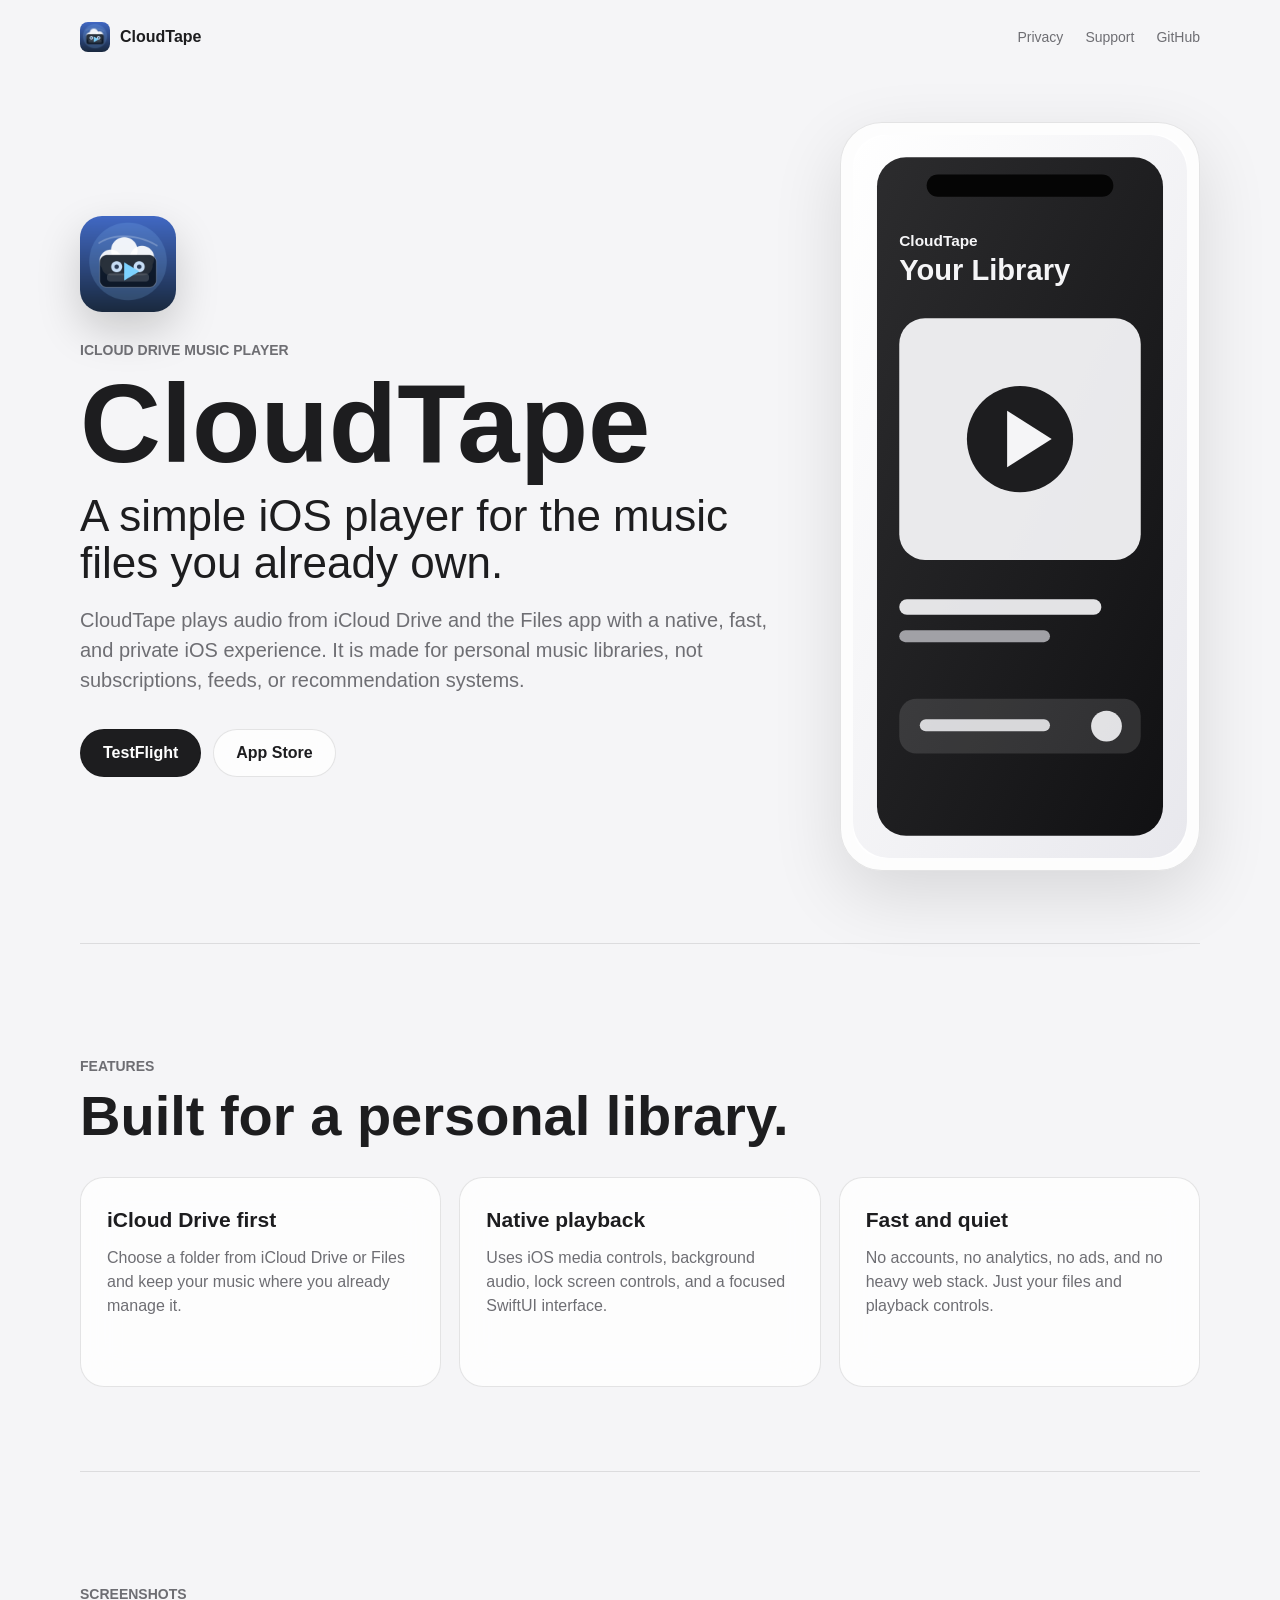
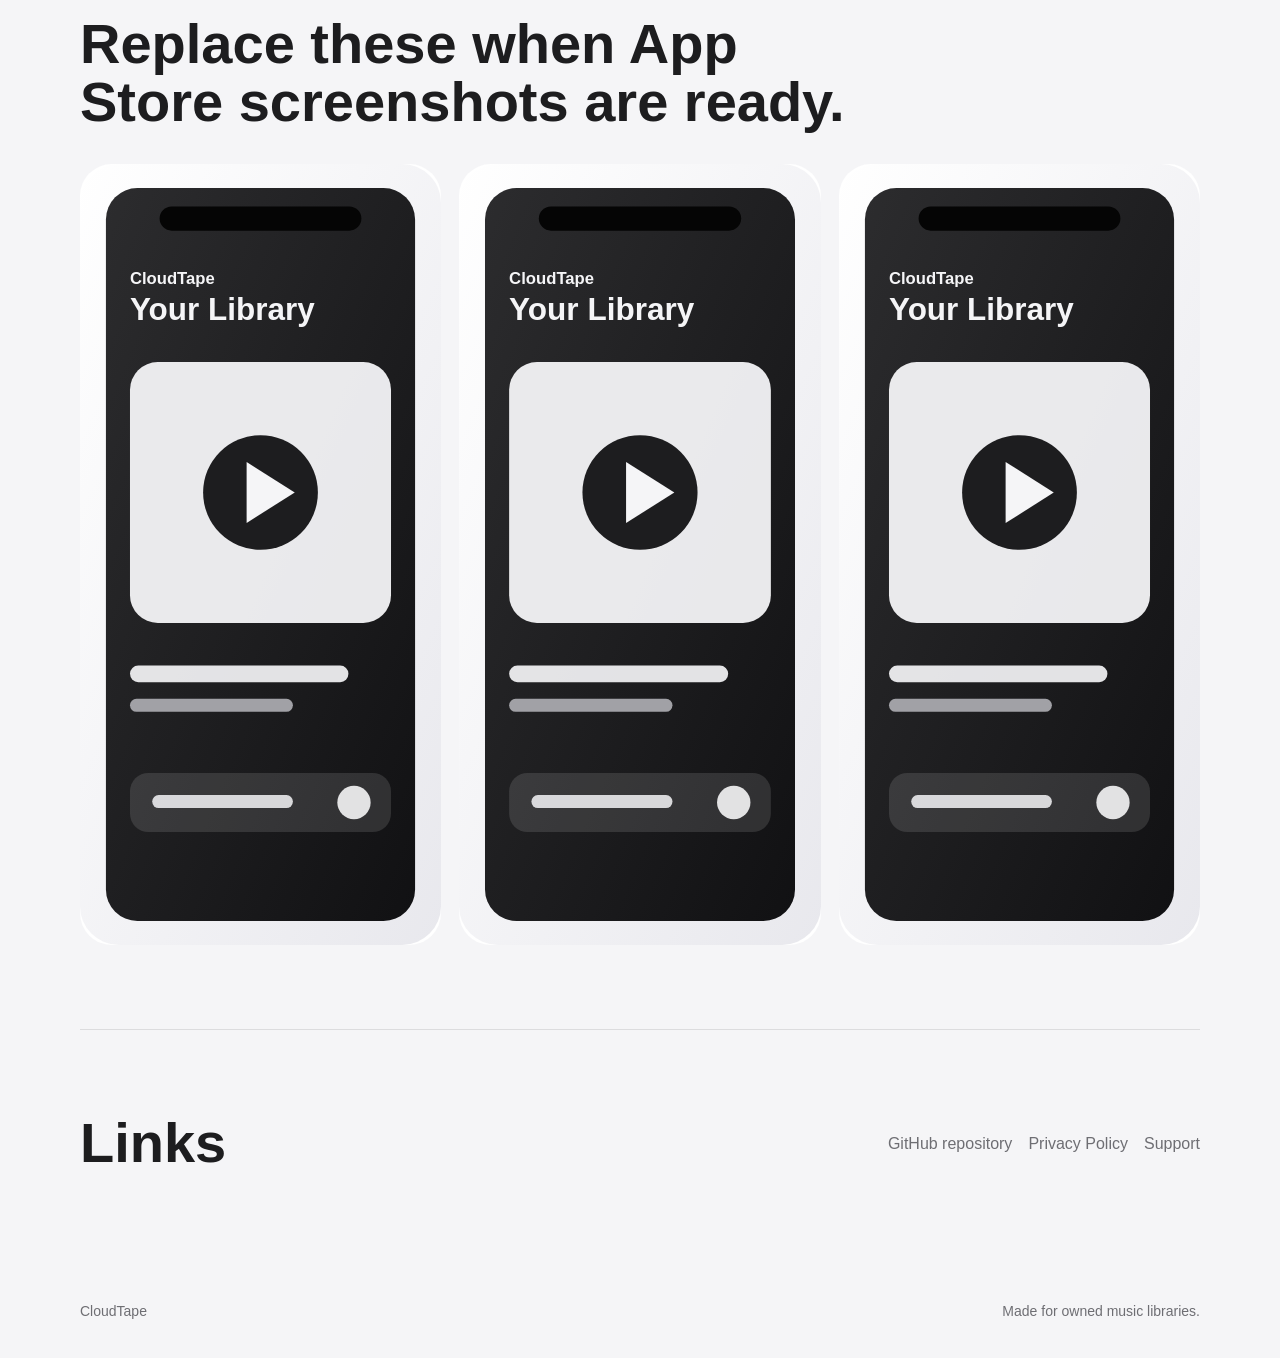
==== docs/index.html @ 58bce933 "Add GitHub Pages site" ====
<!doctype html>
<html lang="en">
<head>
  <meta charset="utf-8">
  <meta name="viewport" content="width=device-width, initial-scale=1">
  <meta name="color-scheme" content="light dark">
  <meta name="description" content="CloudTape is a lightweight iOS music player for owned audio files stored in iCloud Drive or the Files app.">
  <title>CloudTape - iCloud Drive Music Player</title>
  <link rel="icon" href="assets/app-icon.png">
  <link rel="apple-touch-icon" href="assets/app-icon.png">
  <link rel="stylesheet" href="styles.css">
</head>
<body>
  <header class="site-header">
    <a class="brand" href="index.html" aria-label="CloudTape home">
      <img class="brand-icon" src="assets/app-icon.png" alt="">
      <span>CloudTape</span>
    </a>
    <nav class="nav-links" aria-label="Primary navigation">
      <a href="privacy-policy.html">Privacy</a>
      <a href="support.html">Support</a>
      <a href="https://github.com/JunNakarai/CloudTape">GitHub</a>
    </nav>
  </header>

  <main>
    <section class="hero">
      <div class="hero-copy">
        <img class="app-icon" src="assets/app-icon.png" alt="CloudTape app icon">
        <p class="eyebrow">iCloud Drive music player</p>
        <h1>CloudTape</h1>
        <p class="tagline">A simple iOS player for the music files you already own.</p>
        <p class="intro">
          CloudTape plays audio from iCloud Drive and the Files app with a native,
          fast, and private iOS experience. It is made for personal music libraries,
          not subscriptions, feeds, or recommendation systems.
        </p>
        <div class="button-row" aria-label="Download links">
          <a class="button primary" href="#" aria-label="TestFlight link placeholder">TestFlight</a>
          <a class="button secondary" href="#" aria-label="App Store link placeholder">App Store</a>
        </div>
      </div>

      <div class="phone-preview" aria-label="CloudTape screenshot placeholder">
        <img src="assets/screenshot-placeholder.svg" alt="CloudTape player screenshot placeholder">
      </div>
    </section>

    <section class="section">
      <div class="section-heading">
        <p class="eyebrow">Features</p>
        <h2>Built for a personal library.</h2>
      </div>
      <div class="feature-grid">
        <article class="feature-card">
          <h3>iCloud Drive first</h3>
          <p>Choose a folder from iCloud Drive or Files and keep your music where you already manage it.</p>
        </article>
        <article class="feature-card">
          <h3>Native playback</h3>
          <p>Uses iOS media controls, background audio, lock screen controls, and a focused SwiftUI interface.</p>
        </article>
        <article class="feature-card">
          <h3>Fast and quiet</h3>
          <p>No accounts, no analytics, no ads, and no heavy web stack. Just your files and playback controls.</p>
        </article>
      </div>
    </section>

    <section class="section screenshots">
      <div class="section-heading">
        <p class="eyebrow">Screenshots</p>
        <h2>Replace these when App Store screenshots are ready.</h2>
      </div>
      <div class="screenshot-grid">
        <img src="assets/screenshot-placeholder.svg" alt="Library screenshot placeholder">
        <img src="assets/screenshot-placeholder.svg" alt="Player screenshot placeholder">
        <img src="assets/screenshot-placeholder.svg" alt="Now Playing screenshot placeholder">
      </div>
    </section>

    <section class="section links-panel">
      <h2>Links</h2>
      <div class="link-list">
        <a href="https://github.com/JunNakarai/CloudTape">GitHub repository</a>
        <a href="privacy-policy.html">Privacy Policy</a>
        <a href="support.html">Support</a>
      </div>
    </section>
  </main>

  <footer class="site-footer">
    <span>CloudTape</span>
    <span>Made for owned music libraries.</span>
  </footer>
</body>
</html>
---- docs/styles.css ----
:root {
  --bg: #f5f5f7;
  --panel: rgba(255, 255, 255, 0.78);
  --panel-solid: #ffffff;
  --text: #1d1d1f;
  --muted: #6e6e73;
  --line: rgba(0, 0, 0, 0.1);
  --button: #1d1d1f;
  --button-text: #ffffff;
  --shadow: 0 24px 70px rgba(0, 0, 0, 0.12);
}

@media (prefers-color-scheme: dark) {
  :root {
    --bg: #050505;
    --panel: rgba(28, 28, 30, 0.72);
    --panel-solid: #1c1c1e;
    --text: #f5f5f7;
    --muted: #a1a1a6;
    --line: rgba(255, 255, 255, 0.16);
    --button: #f5f5f7;
    --button-text: #050505;
    --shadow: 0 24px 70px rgba(0, 0, 0, 0.55);
  }
}

* {
  box-sizing: border-box;
}

html {
  font-family: -apple-system, BlinkMacSystemFont, "SF Pro Display", "Segoe UI", sans-serif;
  background: var(--bg);
  color: var(--text);
}

body {
  margin: 0;
  min-height: 100vh;
  line-height: 1.5;
}

a {
  color: inherit;
  text-decoration: none;
}

a:hover {
  color: var(--muted);
}

img {
  display: block;
  max-width: 100%;
}

.site-header,
.site-footer {
  width: min(1120px, calc(100% - 32px));
  margin: 0 auto;
  display: flex;
  align-items: center;
  justify-content: space-between;
  gap: 20px;
}

.site-header {
  padding: 22px 0;
}

.site-footer {
  padding: 44px 0 36px;
  color: var(--muted);
  font-size: 14px;
}

.brand,
.nav-links,
.link-list {
  display: flex;
  align-items: center;
}

.brand {
  gap: 10px;
  font-weight: 650;
}

.brand-icon {
  width: 30px;
  height: 30px;
  border-radius: 8px;
}

.nav-links {
  gap: 22px;
  color: var(--muted);
  font-size: 14px;
}

.nav-links [aria-current="page"] {
  color: var(--text);
}

main {
  width: min(1120px, calc(100% - 32px));
  margin: 0 auto;
}

.hero {
  min-height: 78vh;
  display: grid;
  grid-template-columns: minmax(0, 1fr) 360px;
  align-items: center;
  gap: 72px;
  padding: 48px 0 72px;
}

.hero-copy {
  min-width: 0;
}

.app-icon {
  width: 96px;
  height: 96px;
  border-radius: 22px;
  box-shadow: 0 18px 44px rgba(0, 0, 0, 0.18);
}

.eyebrow {
  margin: 28px 0 10px;
  color: var(--muted);
  font-size: 14px;
  font-weight: 650;
  letter-spacing: 0;
  text-transform: uppercase;
}

h1,
h2,
h3,
p {
  margin-top: 0;
}

h1 {
  margin-bottom: 14px;
  font-size: clamp(56px, 10vw, 112px);
  line-height: 0.95;
  letter-spacing: 0;
}

h2 {
  margin-bottom: 14px;
  font-size: clamp(32px, 5vw, 56px);
  line-height: 1.04;
  letter-spacing: 0;
}

h3 {
  margin-bottom: 10px;
  font-size: 21px;
  letter-spacing: 0;
}

.tagline {
  max-width: 760px;
  margin-bottom: 18px;
  font-size: clamp(26px, 4vw, 44px);
  line-height: 1.08;
  letter-spacing: 0;
}

.intro,
.page > p {
  max-width: 760px;
  color: var(--muted);
  font-size: 20px;
}

.button-row {
  display: flex;
  flex-wrap: wrap;
  gap: 12px;
  margin-top: 34px;
}

.button {
  min-height: 48px;
  border: 1px solid var(--line);
  border-radius: 999px;
  display: inline-flex;
  align-items: center;
  justify-content: center;
  padding: 0 22px;
  font-size: 16px;
  font-weight: 650;
}

.button.primary {
  background: var(--button);
  color: var(--button-text);
}

.button.secondary {
  background: var(--panel);
  backdrop-filter: blur(20px);
}

.phone-preview {
  width: min(100%, 360px);
  min-width: 0;
  border: 1px solid var(--line);
  border-radius: 42px;
  padding: 12px;
  background: var(--panel);
  box-shadow: var(--shadow);
  backdrop-filter: blur(24px);
}

.phone-preview img,
.screenshot-grid img {
  width: 100%;
  border-radius: 32px;
  background: var(--panel-solid);
}

.section {
  padding: 84px 0;
  border-top: 1px solid var(--line);
}

.section-heading {
  max-width: 780px;
  margin-bottom: 32px;
}

.feature-grid,
.screenshot-grid {
  display: grid;
  grid-template-columns: repeat(3, minmax(0, 1fr));
  gap: 18px;
}

.feature-card {
  min-height: 210px;
  border: 1px solid var(--line);
  border-radius: 24px;
  padding: 26px;
  background: var(--panel);
  backdrop-filter: blur(20px);
}

.feature-card p,
.page p,
.plain-list {
  color: var(--muted);
}

.links-panel {
  display: flex;
  align-items: center;
  justify-content: space-between;
  gap: 24px;
}

.links-panel h2 {
  margin: 0;
}

.link-list {
  flex-wrap: wrap;
  gap: 16px;
  color: var(--muted);
}

.page {
  max-width: 820px;
  padding: 76px 0 64px;
}

.page h1 {
  font-size: clamp(48px, 8vw, 84px);
}

.page section {
  padding: 34px 0;
  border-top: 1px solid var(--line);
}

.page a {
  text-decoration: underline;
  text-underline-offset: 3px;
}

.updated {
  margin-bottom: 52px;
  color: var(--muted);
}

.plain-list {
  padding-left: 22px;
}

.plain-list li + li {
  margin-top: 10px;
}

@media (max-width: 820px) {
  .site-header {
    align-items: flex-start;
    flex-direction: column;
  }

  .hero {
    min-height: auto;
    grid-template-columns: 1fr;
    gap: 42px;
    padding-top: 28px;
  }

  .phone-preview {
    margin: 0 auto;
  }

  .feature-grid,
  .screenshot-grid {
    grid-template-columns: 1fr;
  }

  .links-panel {
    align-items: flex-start;
    flex-direction: column;
  }
}

@media (max-width: 520px) {
  .site-header,
  .site-footer,
  main {
    width: min(100% - 24px, 1120px);
  }

  .nav-links {
    width: 100%;
    justify-content: space-between;
    gap: 12px;
  }

  .app-icon {
    width: 82px;
    height: 82px;
    border-radius: 19px;
  }

  .button-row,
  .button {
    width: 100%;
  }

  .section {
    padding: 64px 0;
  }

  .site-footer {
    align-items: flex-start;
    flex-direction: column;
  }
}
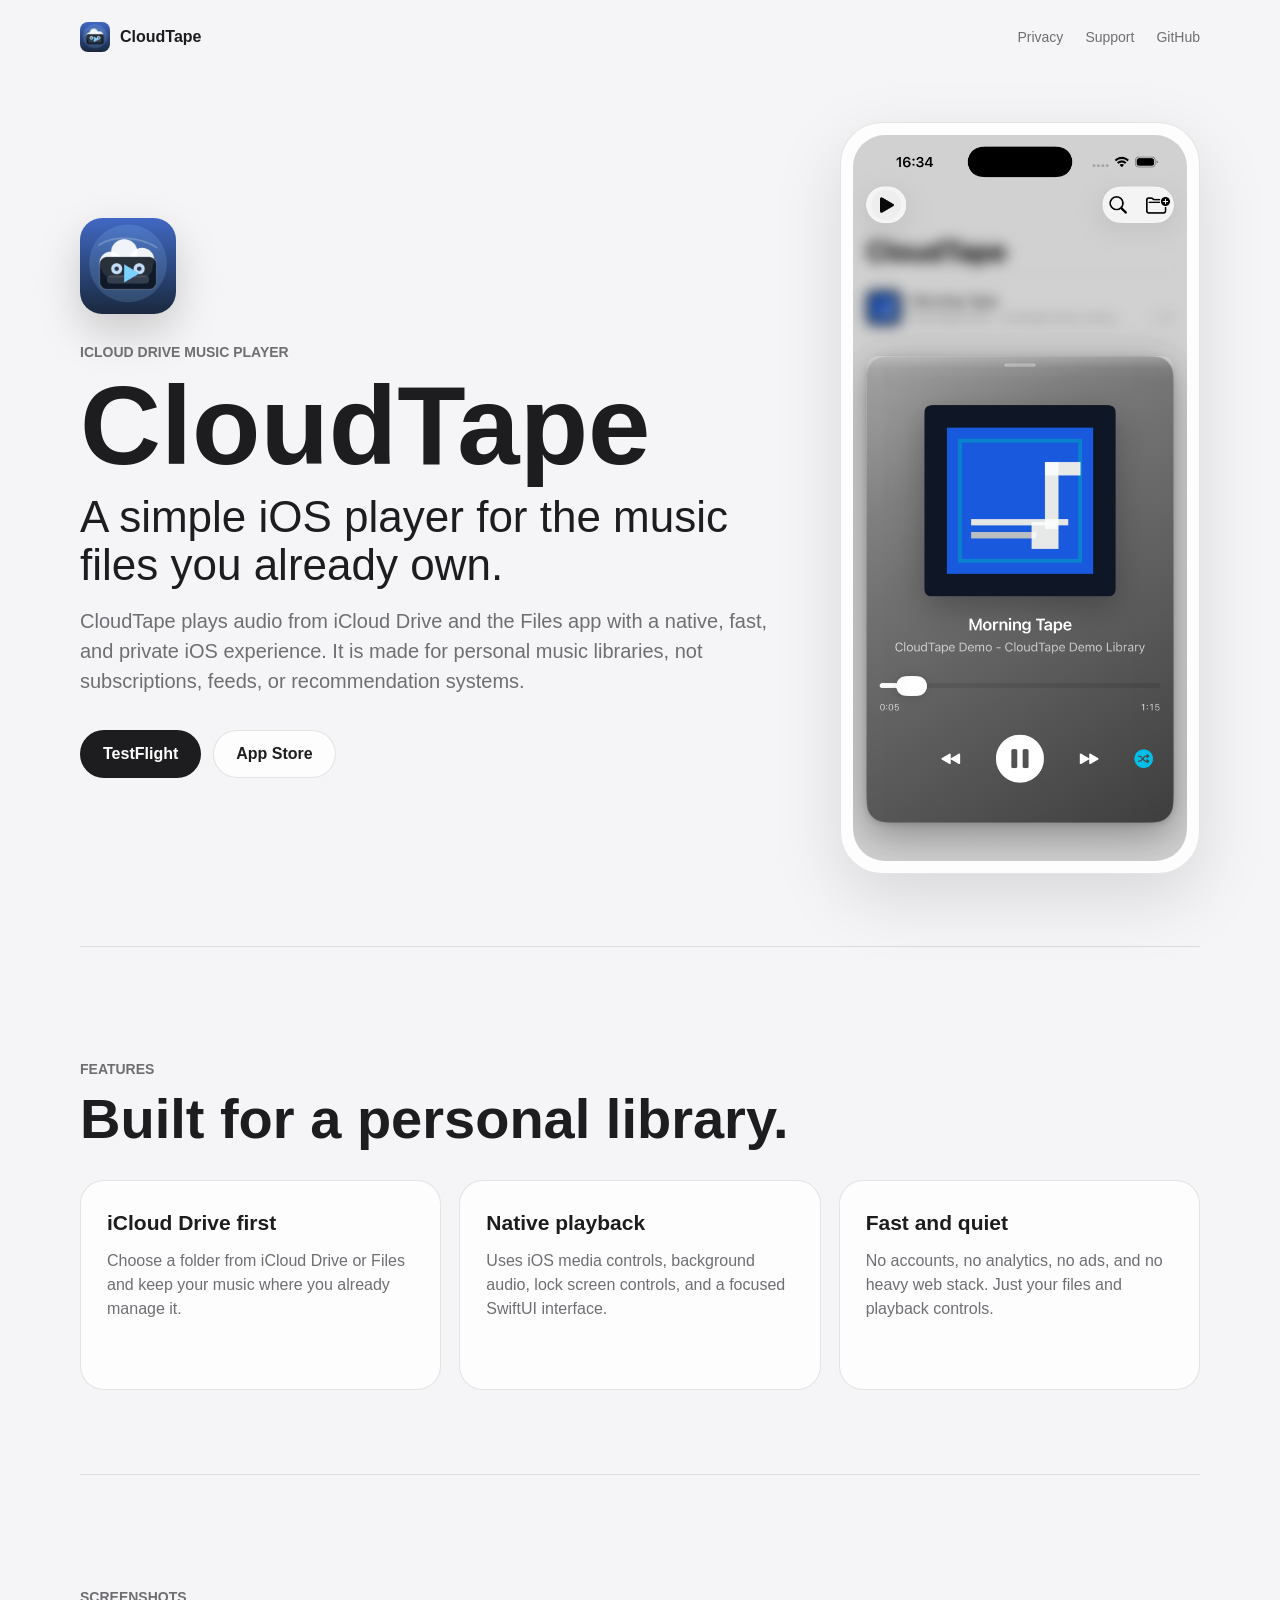
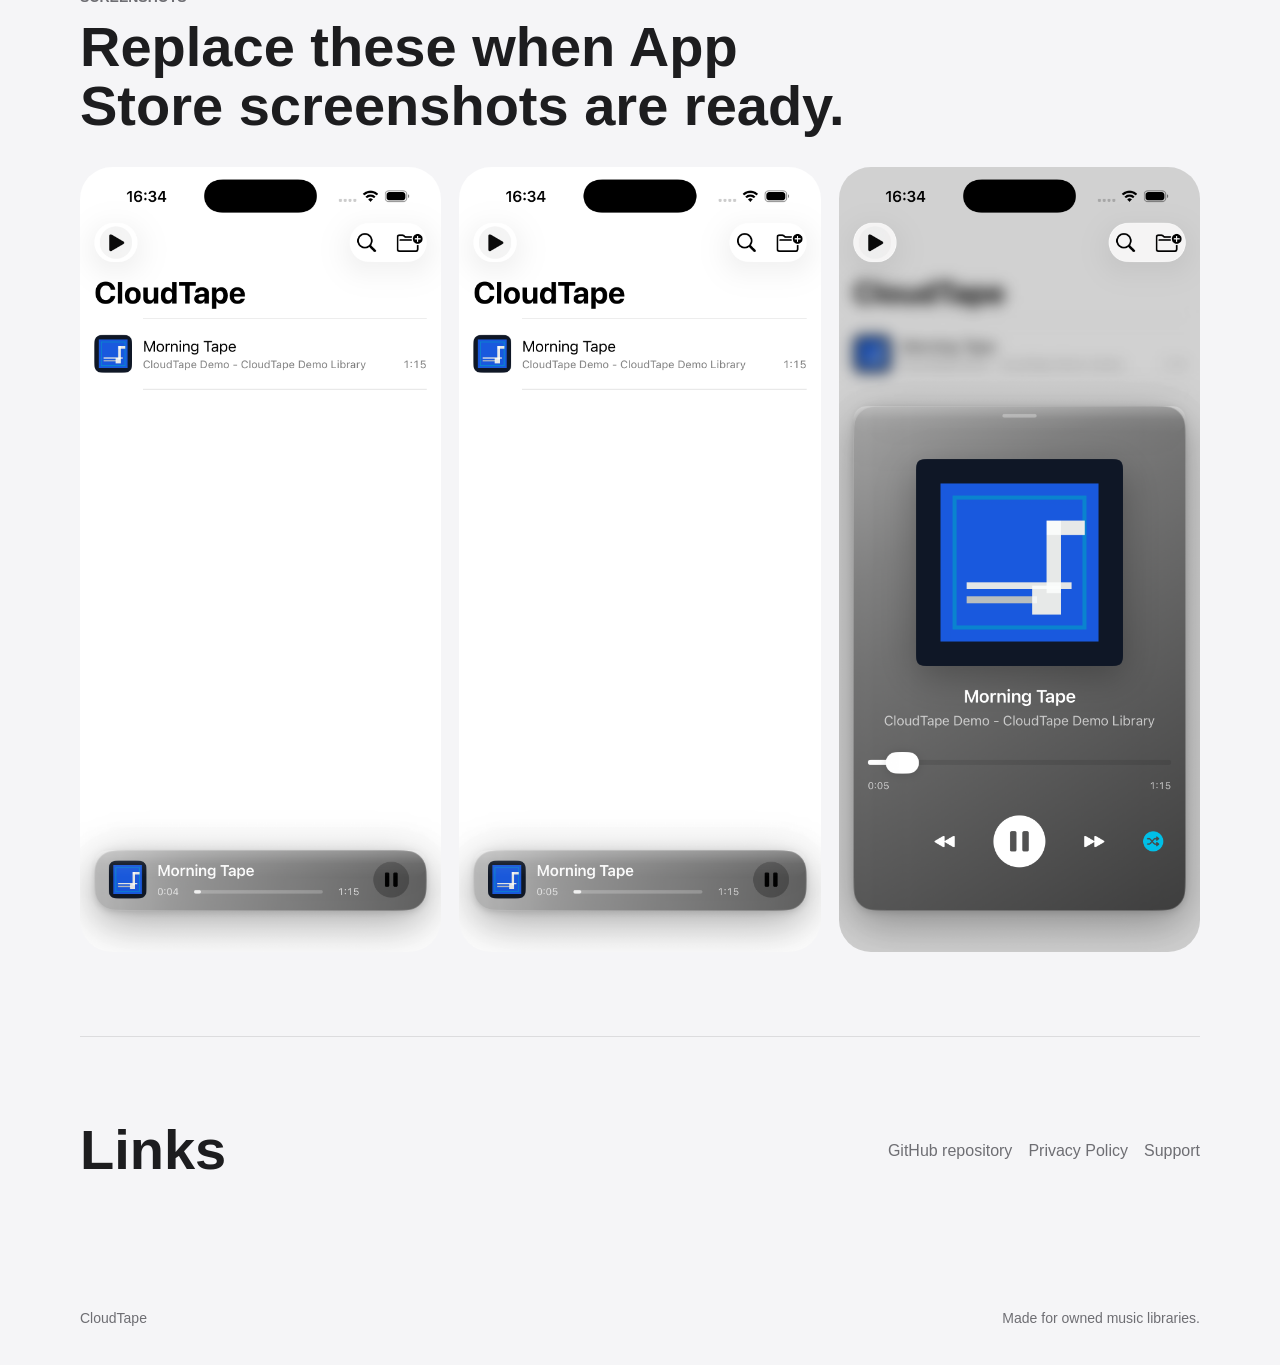
==== commit 41c3c5c9: "Add demo screenshots for GitHub Pages" ====
--- a/docs/index.html
+++ b/docs/index.html
@@ -8,7 +8,7 @@
   <title>CloudTape - iCloud Drive Music Player</title>
   <link rel="icon" href="assets/app-icon.png">
   <link rel="apple-touch-icon" href="assets/app-icon.png">
-  <link rel="stylesheet" href="styles.css">
+  <link rel="stylesheet" href="styles.css?v=20260520">
 </head>
 <body>
   <header class="site-header">
@@ -41,8 +41,8 @@
         </div>
       </div>
 
-      <div class="phone-preview" aria-label="CloudTape screenshot placeholder">
-        <img src="assets/screenshot-placeholder.svg" alt="CloudTape player screenshot placeholder">
+      <div class="phone-preview" aria-label="CloudTape screenshot">
+        <img src="assets/screenshots/cloudtape-now-playing.png" alt="CloudTape now playing screen">
       </div>
     </section>
 
@@ -73,9 +73,9 @@
         <h2>Replace these when App Store screenshots are ready.</h2>
       </div>
       <div class="screenshot-grid">
-        <img src="assets/screenshot-placeholder.svg" alt="Library screenshot placeholder">
-        <img src="assets/screenshot-placeholder.svg" alt="Player screenshot placeholder">
-        <img src="assets/screenshot-placeholder.svg" alt="Now Playing screenshot placeholder">
+        <img src="assets/screenshots/cloudtape-home.png" alt="CloudTape library with mini player">
+        <img src="assets/screenshots/cloudtape-library.png" alt="CloudTape library screen">
+        <img src="assets/screenshots/cloudtape-now-playing.png" alt="CloudTape now playing screen">
       </div>
     </section>
 
--- a/docs/styles.css
+++ b/docs/styles.css
@@ -38,6 +38,7 @@
   margin: 0;
   min-height: 100vh;
   line-height: 1.5;
+  overflow-x: hidden;
 }
 
 a {
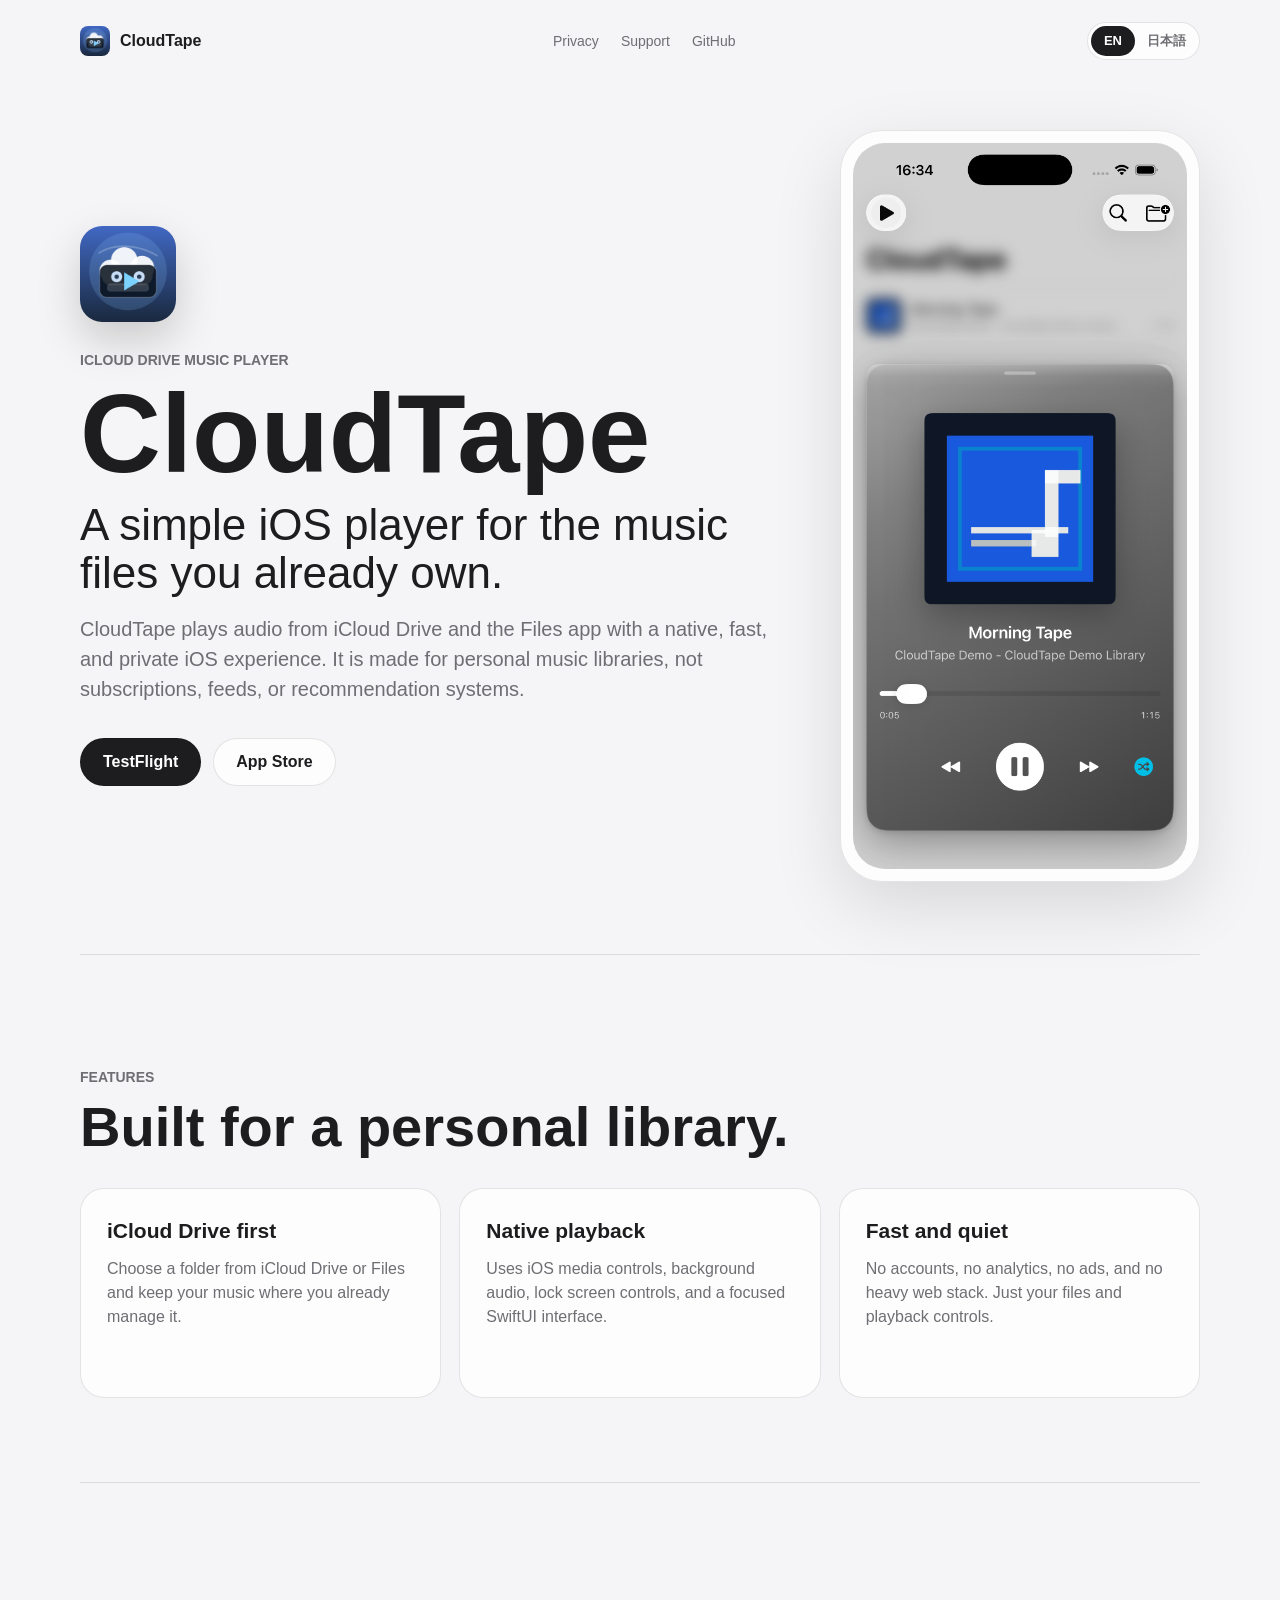
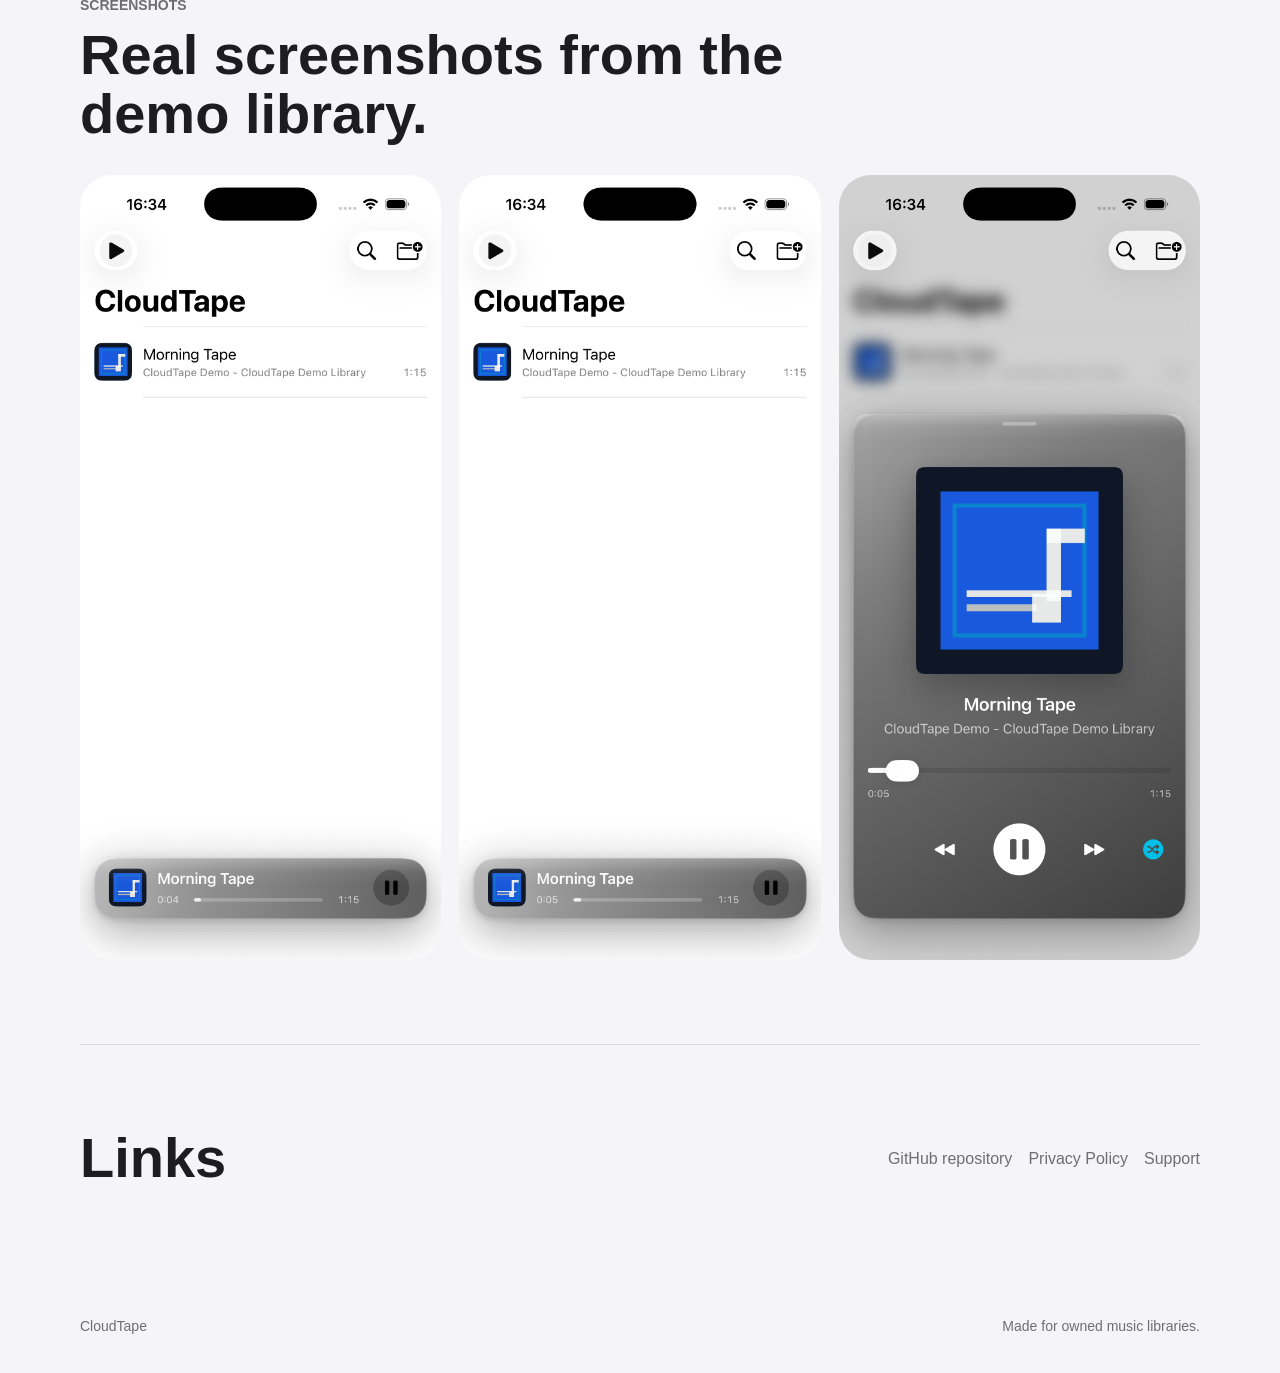
==== commit 6f346bb5: "Add bilingual support to GitHub Pages site" ====
--- a/docs/index.html
+++ b/docs/index.html
@@ -8,7 +8,7 @@
   <title>CloudTape - iCloud Drive Music Player</title>
   <link rel="icon" href="assets/app-icon.png">
   <link rel="apple-touch-icon" href="assets/app-icon.png">
-  <link rel="stylesheet" href="styles.css?v=20260520">
+  <link rel="stylesheet" href="styles.css?v=20260520-lang">
 </head>
 <body>
   <header class="site-header">
@@ -17,20 +17,24 @@
       <span>CloudTape</span>
     </a>
     <nav class="nav-links" aria-label="Primary navigation">
-      <a href="privacy-policy.html">Privacy</a>
-      <a href="support.html">Support</a>
+      <a href="privacy-policy.html" data-i18n="nav.privacy">Privacy</a>
+      <a href="support.html" data-i18n="nav.support">Support</a>
       <a href="https://github.com/JunNakarai/CloudTape">GitHub</a>
     </nav>
+    <div class="language-switch" aria-label="Language">
+      <button type="button" data-language-option="en">EN</button>
+      <button type="button" data-language-option="ja">日本語</button>
+    </div>
   </header>
 
   <main>
     <section class="hero">
       <div class="hero-copy">
         <img class="app-icon" src="assets/app-icon.png" alt="CloudTape app icon">
-        <p class="eyebrow">iCloud Drive music player</p>
+        <p class="eyebrow" data-i18n="home.eyebrow">iCloud Drive music player</p>
         <h1>CloudTape</h1>
-        <p class="tagline">A simple iOS player for the music files you already own.</p>
-        <p class="intro">
+        <p class="tagline" data-i18n="home.tagline">A simple iOS player for the music files you already own.</p>
+        <p class="intro" data-i18n="home.intro">
           CloudTape plays audio from iCloud Drive and the Files app with a native,
           fast, and private iOS experience. It is made for personal music libraries,
           not subscriptions, feeds, or recommendation systems.
@@ -48,29 +52,29 @@
 
     <section class="section">
       <div class="section-heading">
-        <p class="eyebrow">Features</p>
-        <h2>Built for a personal library.</h2>
+        <p class="eyebrow" data-i18n="home.featuresEyebrow">Features</p>
+        <h2 data-i18n="home.featuresTitle">Built for a personal library.</h2>
       </div>
       <div class="feature-grid">
         <article class="feature-card">
-          <h3>iCloud Drive first</h3>
-          <p>Choose a folder from iCloud Drive or Files and keep your music where you already manage it.</p>
+          <h3 data-i18n="home.feature1Title">iCloud Drive first</h3>
+          <p data-i18n="home.feature1Body">Choose a folder from iCloud Drive or Files and keep your music where you already manage it.</p>
         </article>
         <article class="feature-card">
-          <h3>Native playback</h3>
-          <p>Uses iOS media controls, background audio, lock screen controls, and a focused SwiftUI interface.</p>
+          <h3 data-i18n="home.feature2Title">Native playback</h3>
+          <p data-i18n="home.feature2Body">Uses iOS media controls, background audio, lock screen controls, and a focused SwiftUI interface.</p>
         </article>
         <article class="feature-card">
-          <h3>Fast and quiet</h3>
-          <p>No accounts, no analytics, no ads, and no heavy web stack. Just your files and playback controls.</p>
+          <h3 data-i18n="home.feature3Title">Fast and quiet</h3>
+          <p data-i18n="home.feature3Body">No accounts, no analytics, no ads, and no heavy web stack. Just your files and playback controls.</p>
         </article>
       </div>
     </section>
 
     <section class="section screenshots">
       <div class="section-heading">
-        <p class="eyebrow">Screenshots</p>
-        <h2>Replace these when App Store screenshots are ready.</h2>
+        <p class="eyebrow" data-i18n="home.screenshotsEyebrow">Screenshots</p>
+        <h2 data-i18n="home.screenshotsTitle">Real screenshots from the demo library.</h2>
       </div>
       <div class="screenshot-grid">
         <img src="assets/screenshots/cloudtape-home.png" alt="CloudTape library with mini player">
@@ -80,18 +84,19 @@
     </section>
 
     <section class="section links-panel">
-      <h2>Links</h2>
+      <h2 data-i18n="home.linksTitle">Links</h2>
       <div class="link-list">
-        <a href="https://github.com/JunNakarai/CloudTape">GitHub repository</a>
-        <a href="privacy-policy.html">Privacy Policy</a>
-        <a href="support.html">Support</a>
+        <a href="https://github.com/JunNakarai/CloudTape" data-i18n="home.githubLink">GitHub repository</a>
+        <a href="privacy-policy.html" data-i18n="nav.privacyPolicy">Privacy Policy</a>
+        <a href="support.html" data-i18n="nav.support">Support</a>
       </div>
     </section>
   </main>
 
   <footer class="site-footer">
     <span>CloudTape</span>
-    <span>Made for owned music libraries.</span>
+    <span data-i18n="footer.tagline">Made for owned music libraries.</span>
   </footer>
+  <script src="i18n.js?v=20260520-lang"></script>
 </body>
 </html>
--- a/docs/styles.css
+++ b/docs/styles.css
@@ -77,7 +77,8 @@
 
 .brand,
 .nav-links,
-.link-list {
+.link-list,
+.language-switch {
   display: flex;
   align-items: center;
 }
@@ -101,6 +102,34 @@
 
 .nav-links [aria-current="page"] {
   color: var(--text);
+}
+
+.language-switch {
+  gap: 2px;
+  border: 1px solid var(--line);
+  border-radius: 999px;
+  padding: 3px;
+  background: var(--panel);
+  backdrop-filter: blur(20px);
+}
+
+.language-switch button {
+  min-width: 44px;
+  min-height: 30px;
+  border: 0;
+  border-radius: 999px;
+  padding: 0 10px;
+  background: transparent;
+  color: var(--muted);
+  font: inherit;
+  font-size: 13px;
+  font-weight: 650;
+  cursor: pointer;
+}
+
+.language-switch button[aria-pressed="true"] {
+  background: var(--button);
+  color: var(--button-text);
 }
 
 main {
@@ -344,8 +373,18 @@
 
   .nav-links {
     width: 100%;
+    justify-content: flex-start;
+    flex-wrap: wrap;
+    gap: 12px;
+  }
+
+  .language-switch {
+    width: 100%;
     justify-content: space-between;
-    gap: 12px;
+  }
+
+  .language-switch button {
+    flex: 1;
   }
 
   .app-icon {
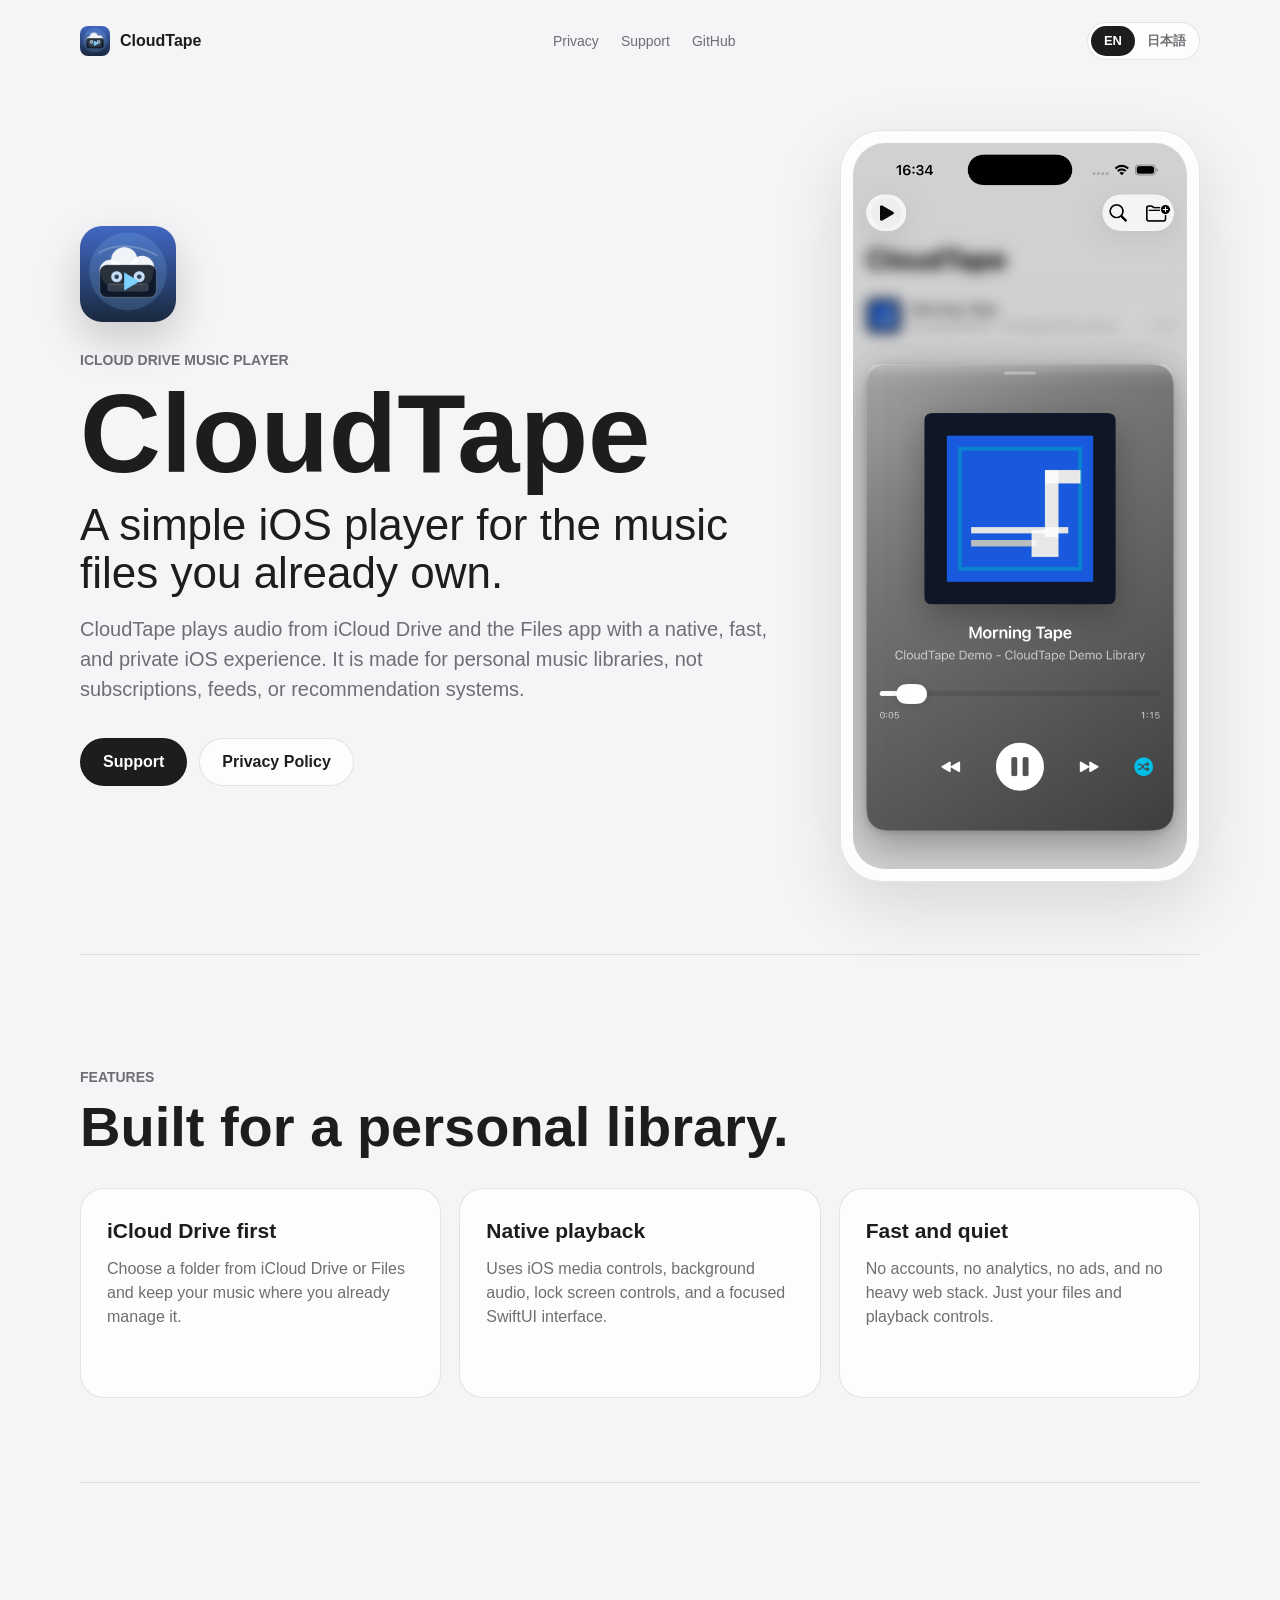
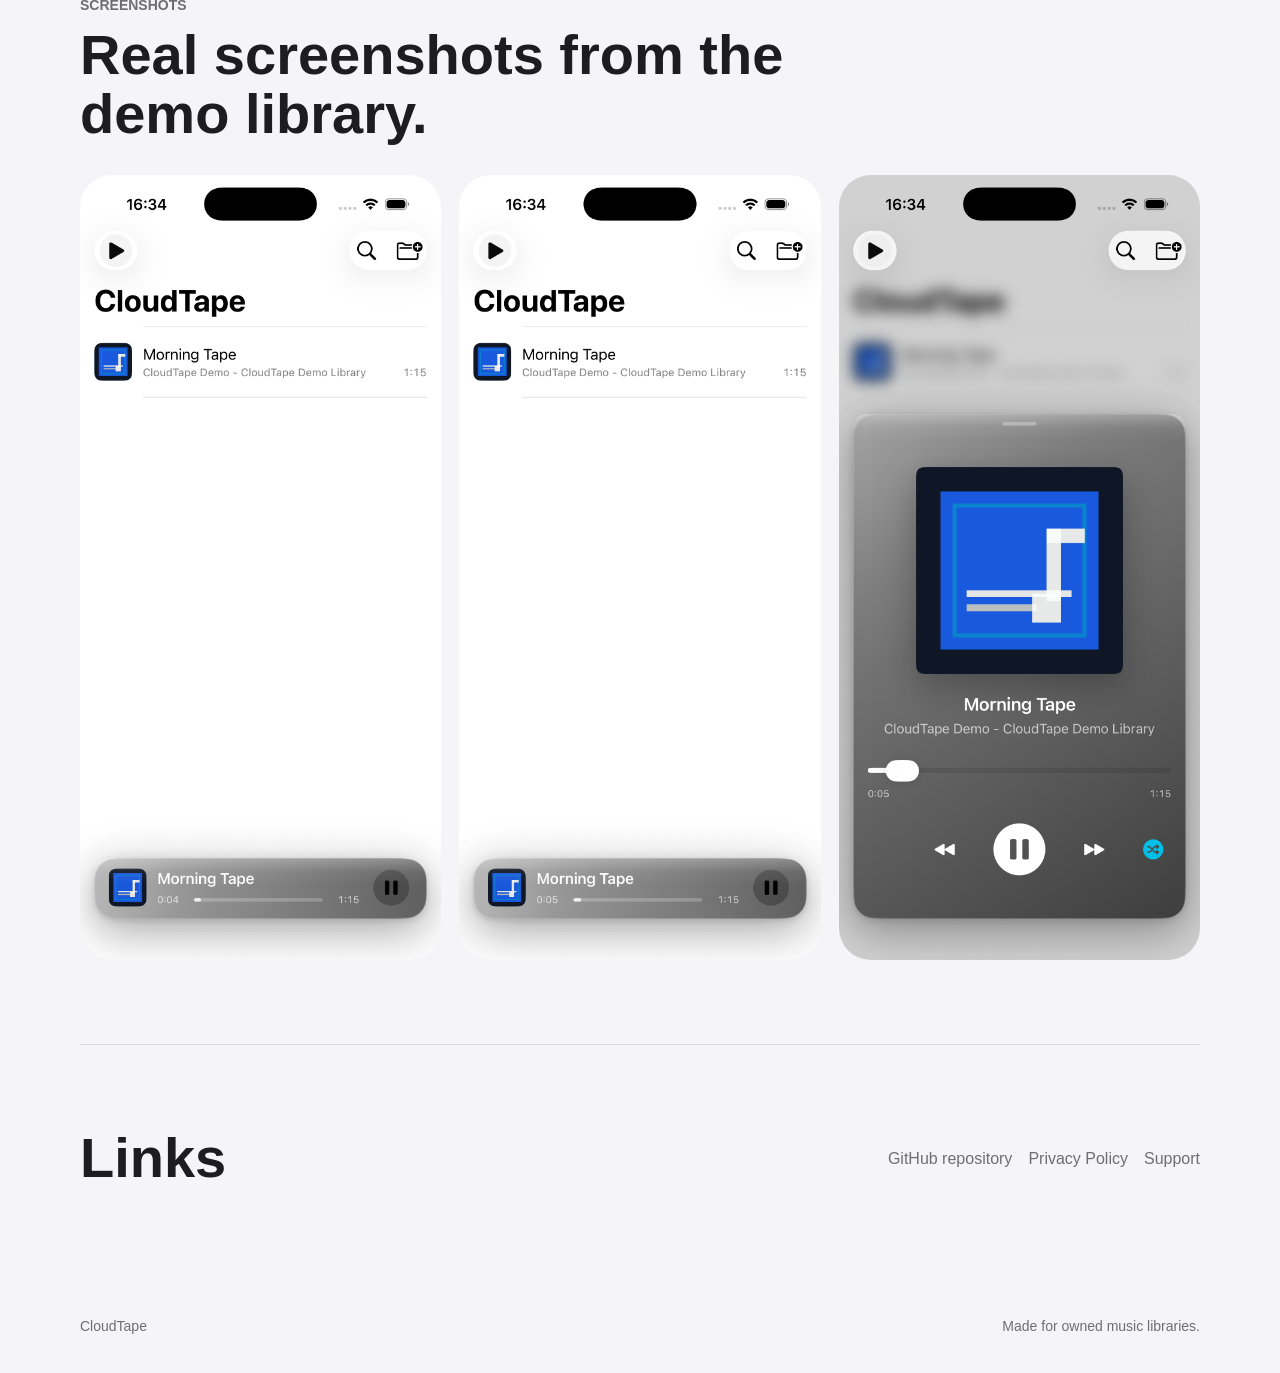
==== commit 58a58bb9: "Polish CloudTape public release docs" ====
--- a/docs/index.html
+++ b/docs/index.html
@@ -39,9 +39,9 @@
           fast, and private iOS experience. It is made for personal music libraries,
           not subscriptions, feeds, or recommendation systems.
         </p>
-        <div class="button-row" aria-label="Download links">
-          <a class="button primary" href="#" aria-label="TestFlight link placeholder">TestFlight</a>
-          <a class="button secondary" href="#" aria-label="App Store link placeholder">App Store</a>
+        <div class="button-row" aria-label="Project links">
+          <a class="button primary" href="support.html" data-i18n="nav.support">Support</a>
+          <a class="button secondary" href="privacy-policy.html" data-i18n="nav.privacyPolicy">Privacy Policy</a>
         </div>
       </div>
 
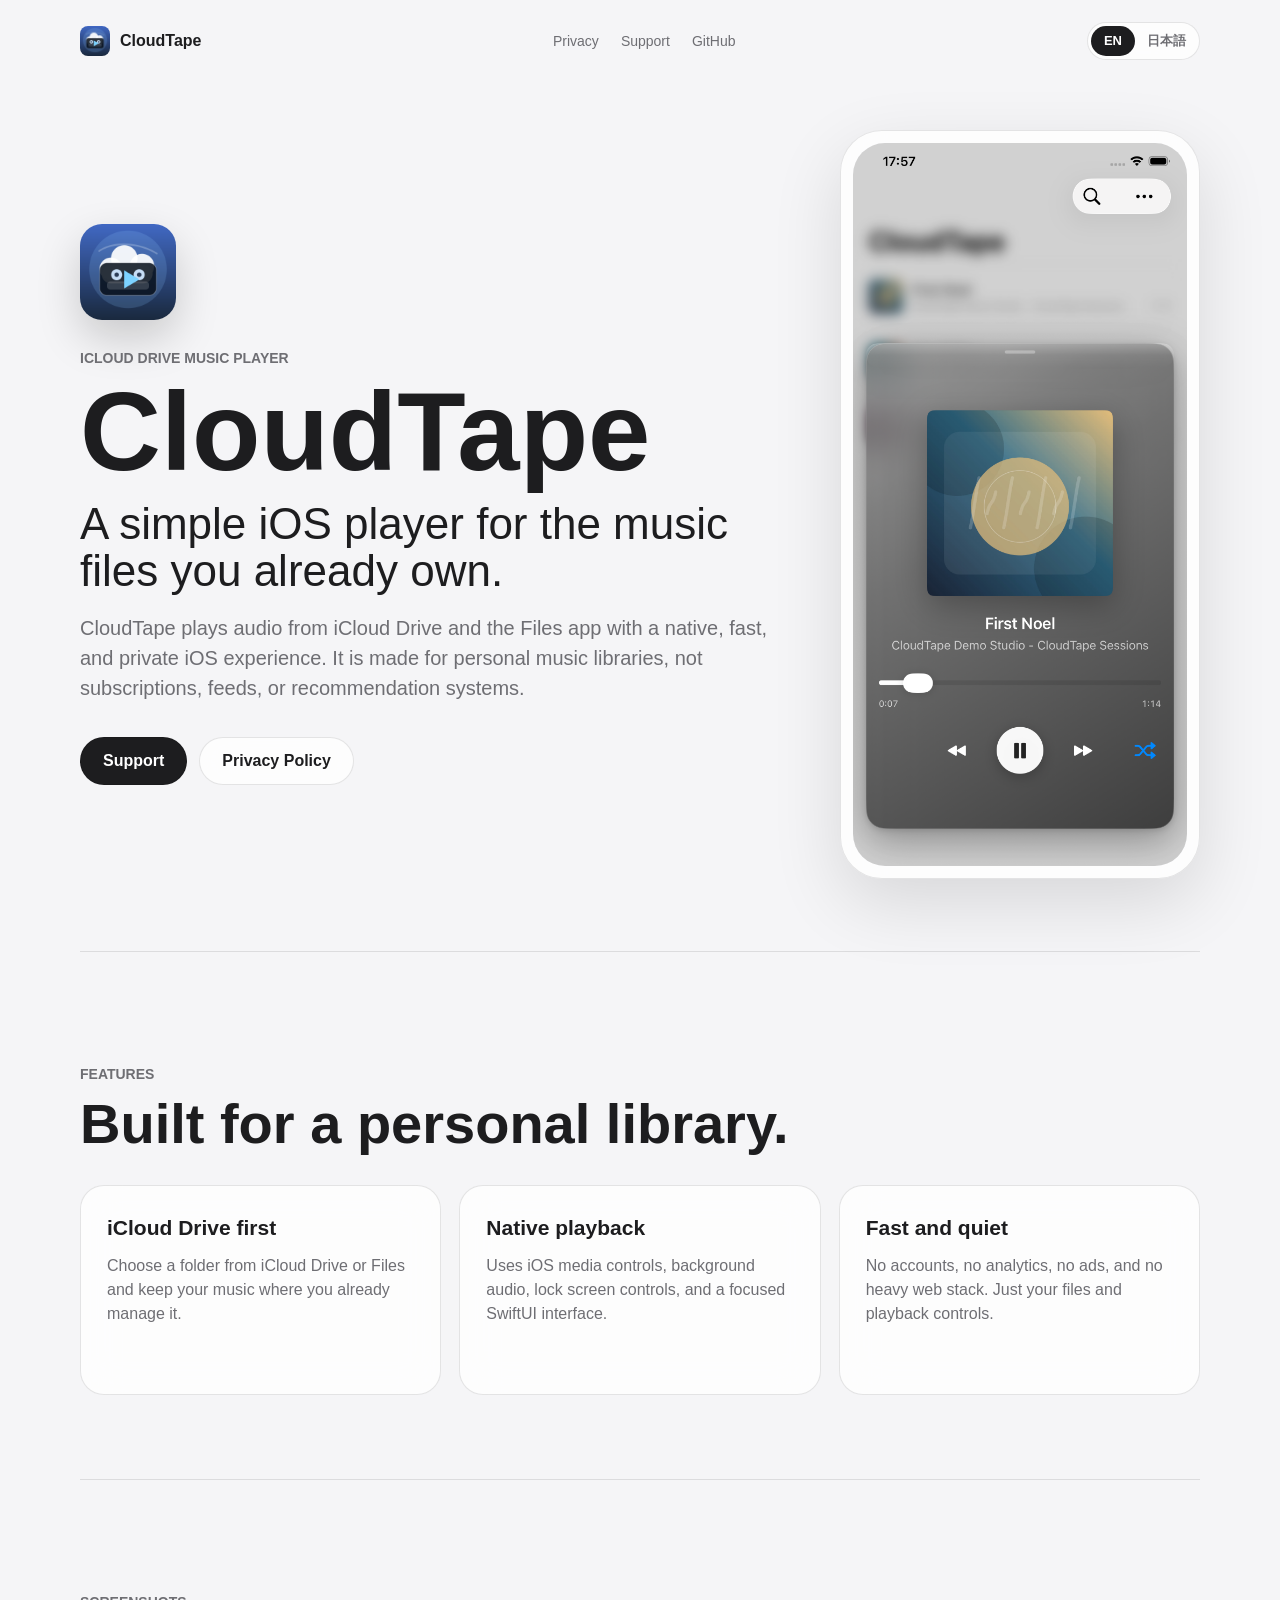
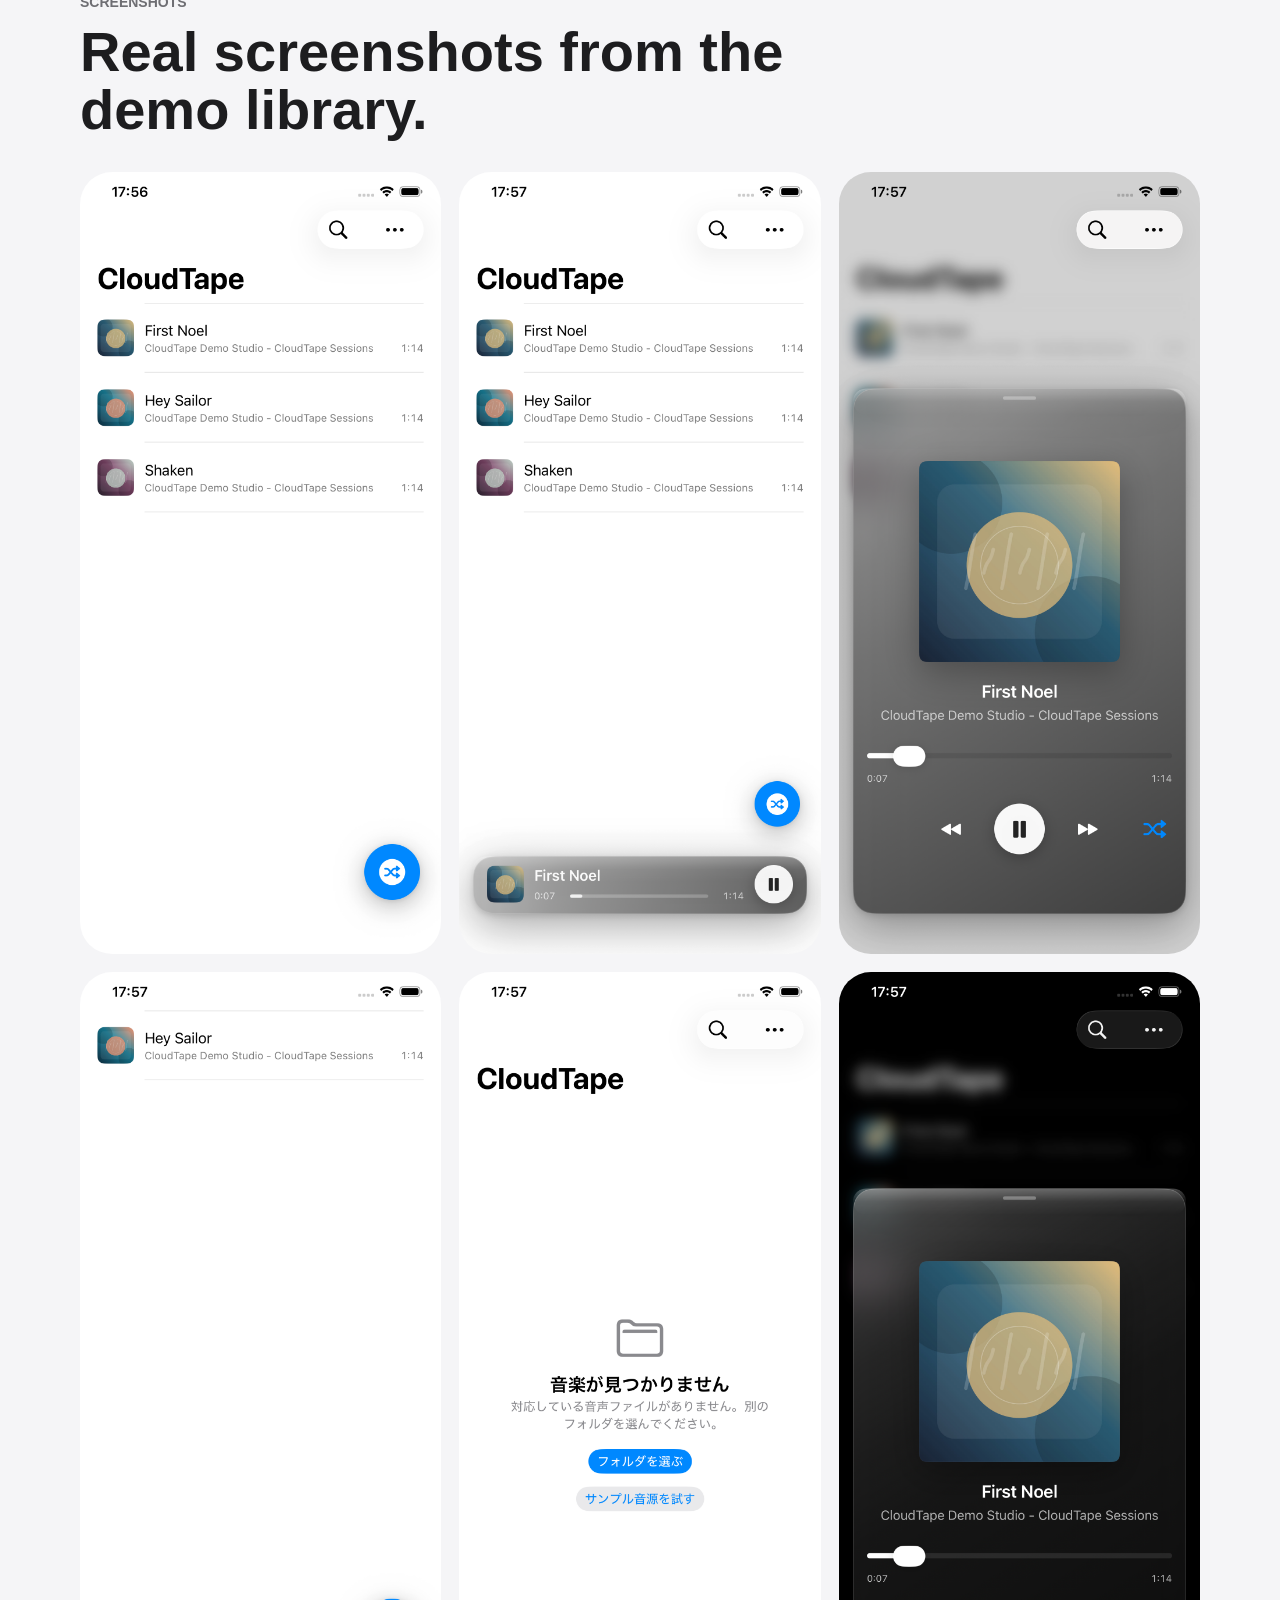
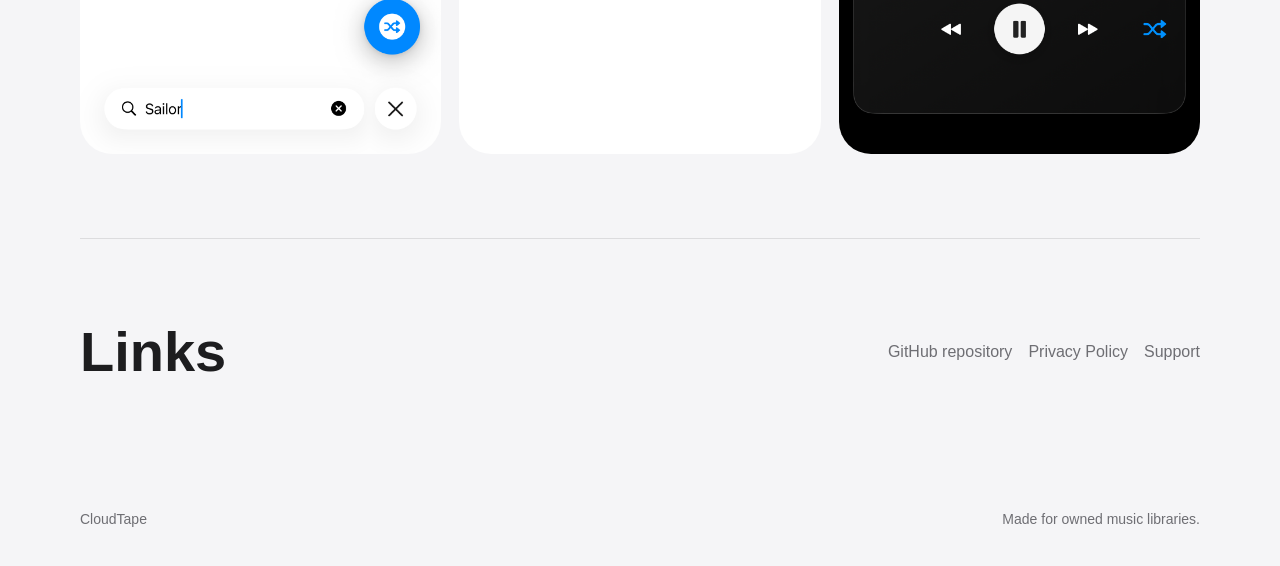
==== commit d131dd88: "Update GitHub Pages screenshots" ====
--- a/docs/index.html
+++ b/docs/index.html
@@ -8,7 +8,7 @@
   <title>CloudTape - iCloud Drive Music Player</title>
   <link rel="icon" href="assets/app-icon.png">
   <link rel="apple-touch-icon" href="assets/app-icon.png">
-  <link rel="stylesheet" href="styles.css?v=20260520-lang">
+  <link rel="stylesheet" href="styles.css?v=20260531-screenshots">
 </head>
 <body>
   <header class="site-header">
@@ -46,7 +46,7 @@
       </div>
 
       <div class="phone-preview" aria-label="CloudTape screenshot">
-        <img src="assets/screenshots/cloudtape-now-playing.png" alt="CloudTape now playing screen">
+        <img src="screenshots/iphone-03-full-player.png" alt="CloudTape full player screen">
       </div>
     </section>
 
@@ -77,9 +77,12 @@
         <h2 data-i18n="home.screenshotsTitle">Real screenshots from the demo library.</h2>
       </div>
       <div class="screenshot-grid">
-        <img src="assets/screenshots/cloudtape-home.png" alt="CloudTape library with mini player">
-        <img src="assets/screenshots/cloudtape-library.png" alt="CloudTape library screen">
-        <img src="assets/screenshots/cloudtape-now-playing.png" alt="CloudTape now playing screen">
+        <img src="screenshots/iphone-01-library.png" alt="CloudTape library screen">
+        <img src="screenshots/iphone-02-mini-player.png" alt="CloudTape mini player screen" loading="lazy">
+        <img src="screenshots/iphone-03-full-player.png" alt="CloudTape full player screen" loading="lazy">
+        <img src="screenshots/iphone-04-search.png" alt="CloudTape search screen" loading="lazy">
+        <img src="screenshots/iphone-05-empty-state.png" alt="CloudTape empty library screen" loading="lazy">
+        <img src="screenshots/iphone-06-dark-mode.png" alt="CloudTape dark mode player screen" loading="lazy">
       </div>
     </section>
 
@@ -97,6 +100,6 @@
     <span>CloudTape</span>
     <span data-i18n="footer.tagline">Made for owned music libraries.</span>
   </footer>
-  <script src="i18n.js?v=20260520-lang"></script>
+  <script src="i18n.js?v=20260531-screenshots"></script>
 </body>
 </html>
